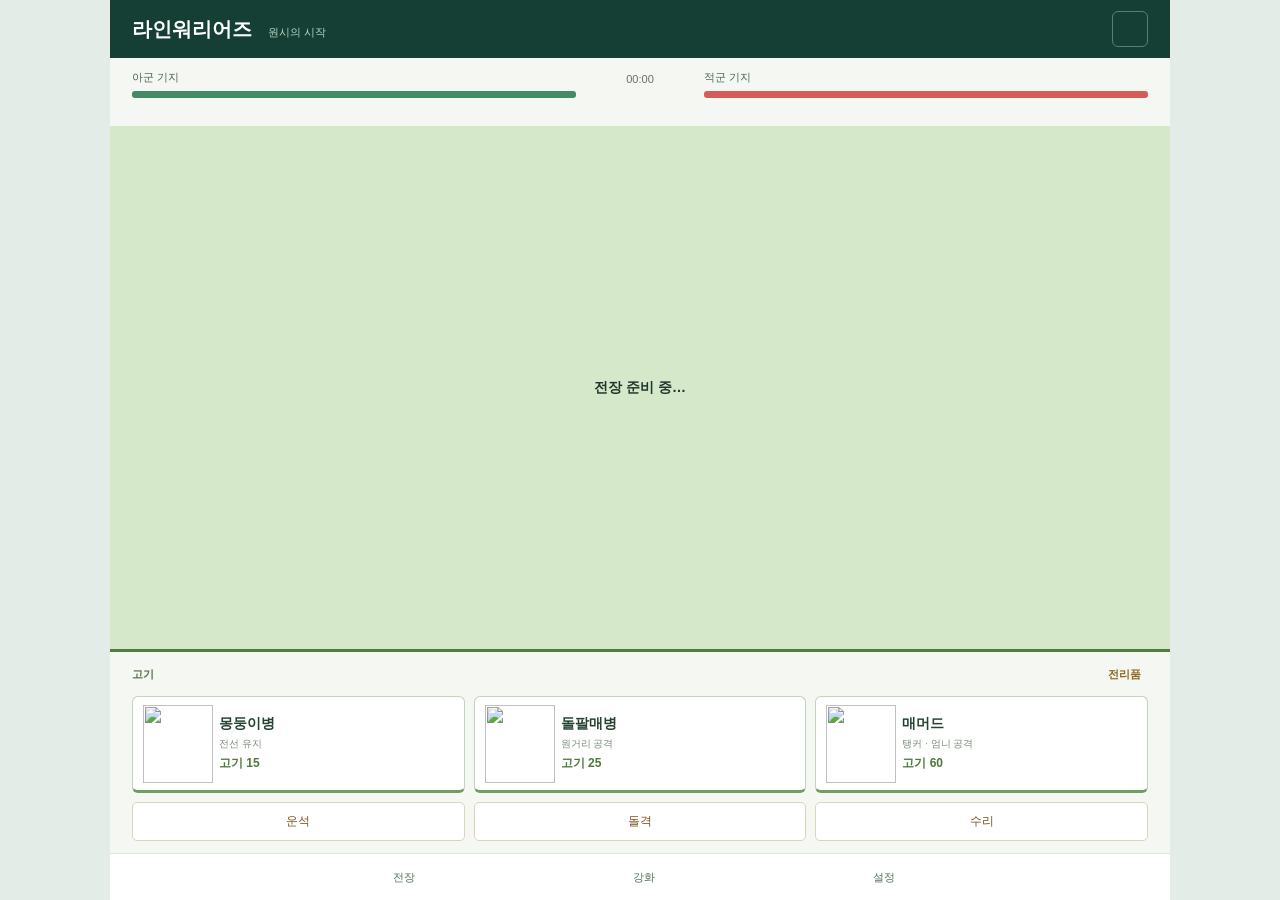
==== index.html @ 0c35b1de "Publish mobile web game" ====
<!doctype html>
<html lang="ko">
<head>
  <meta charset="utf-8"><meta name="viewport" content="width=device-width,initial-scale=1,viewport-fit=cover">
  <meta name="theme-color" content="#153f35"><title>라인워리어즈</title>
  <meta name="mobile-web-app-capable" content="yes">
  <meta name="apple-mobile-web-app-capable" content="yes">
  <meta name="apple-mobile-web-app-status-bar-style" content="black-translucent">
  <meta name="apple-mobile-web-app-title" content="라인워리어즈">
  <link rel="manifest" href="manifest.webmanifest">
  <link rel="apple-touch-icon" sizes="180x180" href="icons/apple-touch-icon.png">
  <link rel="icon" type="image/png" href="icons/icon-192.png">
  <link rel="stylesheet" href="styles.css">
  <link rel="stylesheet" href="mobile.css">
</head>
<body>
  <main id="app">
    <header><div class="brand">라인워리어즈 <span>원시의 시작</span></div><div class="header-actions"><span id="coin-label" class="coins"></span><button id="pause" class="icon-button" aria-label="일시정지" title="일시정지"></button></div></header>
    <section class="battle-status" aria-label="전투 상태">
      <div class="base-status"><span>아군 기지 <b id="ally-hp"></b></span><progress id="ally-bar" max="1" value="1"></progress></div>
      <div class="stage-status"><strong id="stage-label"></strong><span id="clock">00:00</span></div>
      <div class="base-status enemy"><span>적군 기지 <b id="enemy-hp"></b></span><progress id="enemy-bar" max="1" value="1"></progress></div>
    </section>
    <section id="field" aria-label="전장"><div id="loading">전장 준비 중…</div><div id="battle-notice" role="status"></div><div class="era-tag">원시 시대 <span id="army-count"></span></div><div id="minimap"><i id="front-marker"></i></div></section>
    <section class="command-deck">
      <div class="resources"><div><span class="resource-label">고기</span><strong id="food"></strong><small id="income"></small></div><div><span class="resource-label trophy">전리품</span><strong id="trophy"></strong></div></div>
      <div id="units" class="unit-grid"></div>
      <div id="skills" class="skill-grid"></div>
    </section>
    <nav aria-label="게임 메뉴"><button id="campaign"></button><button id="upgrades"></button><button id="settings"></button></nav>
    <dialog id="modal"><div id="modal-content"></div></dialog>
    <div id="toast" role="status"></div>
  </main>
  <script src="vendor/phaser.min.js"></script><script src="vendor/lucide.min.js"></script><script type="module" src="app.js"></script>
</body>
</html>
---- styles.css ----
:root{font-family:Arial,"Malgun Gothic",sans-serif;color:#21372e;background:#e4ece7;letter-spacing:0;font-size:14px;color-scheme:light}*{box-sizing:border-box}body{margin:0}button,input,textarea{font:inherit}button{cursor:pointer;touch-action:manipulation;-webkit-tap-highlight-color:transparent}button:focus-visible{outline:3px solid #e59d24;outline-offset:2px}button:disabled{cursor:default}#app{max-width:1060px;height:100dvh;min-height:560px;margin:auto;display:flex;flex-direction:column;background:#f5f8f4;overflow:hidden;padding-top:env(safe-area-inset-top);padding-bottom:env(safe-area-inset-bottom);position:relative}header{height:58px;flex-shrink:0;padding:0 22px;display:flex;justify-content:space-between;align-items:center;background:#153f35;color:#fff}.brand{font-weight:900;font-size:20px}.brand span{font-size:11px;color:#b8d3c0;font-weight:400;margin-left:10px}.header-actions{display:flex;align-items:center;gap:14px}.coins{color:#ffd66d;font-weight:700;font-variant-numeric:tabular-nums;display:flex;align-items:center;gap:6px}.icon-button{width:36px;height:36px;border:1px solid #588071;background:transparent;color:white;border-radius:6px;display:grid;place-items:center}svg{width:18px;height:18px;stroke:currentColor;fill:none;stroke-width:2;stroke-linecap:round;stroke-linejoin:round}.battle-status{height:68px;flex-shrink:0;display:grid;grid-template-columns:1fr 100px 1fr;gap:14px;padding:12px 22px;background:#f4f7f2}.base-status span{display:flex;justify-content:space-between;font-size:11px;margin-bottom:6px;color:#4e6559}.base-status b{font-variant-numeric:tabular-nums;color:#243a30}.base-status progress{width:100%;height:7px;border:0;display:block;background:#dce5dd;border-radius:3px;overflow:hidden}progress::-webkit-progress-bar{background:#dce5dd}progress::-webkit-progress-value{background:#438b65}progress::-moz-progress-bar{background:#438b65}.enemy progress::-webkit-progress-value{background:#d55c58}.enemy progress::-moz-progress-bar{background:#d55c58}.stage-status{text-align:center;display:flex;flex-direction:column;gap:3px}.stage-status strong{font-size:13px}.stage-status span{font-size:11px;color:#657367;font-variant-numeric:tabular-nums}#field{position:relative;flex:1;min-height:170px;overflow:hidden;background:#80b9c6}#field canvas{display:block}.era-tag{position:absolute;top:12px;left:18px;color:#123c2d;font-size:11px;font-weight:700;background:#f6ffefdd;padding:6px 9px;border-radius:4px;pointer-events:none}.era-tag span{color:#6e7761;margin-left:10px}#loading{position:absolute;inset:0;display:grid;place-items:center;font-weight:700;background:#d5e8c9;z-index:1}#battle-notice{position:absolute;top:48px;left:50%;transform:translateX(-50%);font-size:12px;white-space:nowrap;padding:7px 12px;border-radius:4px;background:#fff2da;color:#713721;display:none;pointer-events:none}#minimap{position:absolute;width:110px;height:5px;bottom:14px;left:50%;transform:translateX(-50%);background:#ffffff99;border-radius:2px;pointer-events:none}#front-marker{position:absolute;width:9px;height:9px;top:-2px;border-radius:50%;background:#236b59;left:0}.command-deck{flex-shrink:0;padding:10px 22px 12px;background:#f4f7f2;border-top:3px solid #537b42}.resources{display:flex;justify-content:space-between;align-items:center;margin-bottom:9px;height:25px}.resources>div{display:flex;align-items:baseline;gap:7px}.resource-label{font-size:11px;font-weight:700;color:#556e48}.resource-label.trophy{color:#8f651f}.resources strong{font-size:20px;font-variant-numeric:tabular-nums}.resources small{font-size:10px;color:#7a897b}.unit-grid,.skill-grid{display:grid;grid-template-columns:repeat(3,minmax(0,1fr));gap:9px}.unit-button{height:97px;position:relative;border:1px solid #c0d4bb;border-bottom:3px solid #729b65;background:#fff;display:grid;grid-template-columns:76px 1fr;align-items:center;padding:5px 10px;border-radius:6px;overflow:hidden;text-align:left;color:#254231}.unit-button img{height:78px;width:70px;object-fit:contain;position:relative;z-index:1}.unit-button .unit-copy{display:flex;flex-direction:column;gap:4px;position:relative;z-index:1}.unit-button strong{font-size:14px;white-space:nowrap}.unit-button small{font-size:10px;color:#7a8c79}.unit-button .price{font-size:12px;color:#4f783c;font-weight:700}.unit-button:disabled{border-color:#d4dfd0;border-bottom-color:#c5d0c1;background:#e8eee4;color:#70826c}.unit-button:disabled img{opacity:.65}.unit-button .cooldown{position:absolute;bottom:0;left:0;background:#bdd2ac66;width:100%;pointer-events:none}.skill-grid{margin-top:9px}.skill-button{height:39px;display:flex;justify-content:center;align-items:center;gap:7px;background:#fff;border:1px solid #ddd4bb;border-radius:5px;color:#785523;font-size:12px}.skill-button:disabled{color:#979482;background:#efefe6;border-color:#e1e2d8}.skill-button small{font-size:10px;color:inherit}nav{height:47px;flex-shrink:0;display:flex;justify-content:center;gap:0;border-top:1px solid #dce5d9;background:#fff}nav button{flex:1;max-width:240px;border:0;background:transparent;color:#527259;font-size:11px;display:flex;justify-content:center;align-items:center;gap:7px}nav button:hover{background:#edf4e9}dialog{border:0;border-radius:8px;padding:0;max-width:460px;width:calc(100% - 30px);max-height:85dvh;background:#f8faf6;color:#26392e;box-shadow:0 20px 90px #0005}dialog::backdrop{background:#10291fd0}#modal-content{padding:24px}dialog h2{font-size:24px;margin:0 0 8px}dialog p{font-size:13px;color:#697766;line-height:1.7;margin:7px 0 18px}.modal-heading{display:flex;justify-content:space-between;align-items:center}.close{border:0;background:none;display:grid;place-items:center;width:32px;height:32px;color:#536752}.primary,.secondary{border-radius:5px;padding:12px 15px;border:0;font-weight:700;min-height:43px}.primary{background:#286d50;color:white}.secondary{background:#e5ecde;color:#42643d}.modal-actions{display:flex;gap:8px;margin-top:18px}.modal-actions button{flex:1}.reward{font-size:32px;font-weight:800;color:#ac7921;padding:16px 0}.stage-grid{display:grid;grid-template-columns:repeat(5,1fr);gap:8px;margin-top:18px}.stage-grid button{aspect-ratio:1;border:1px solid #cad9bf;background:#fff;color:#315b35;border-radius:6px;display:flex;flex-direction:column;justify-content:center;align-items:center;gap:5px;font-weight:700;font-size:17px}.stage-grid button small{font-size:10px}.stage-grid button:disabled{background:#ecefe7;color:#9fa698;border-color:#dfe4d8}.stage-grid button.selected{background:#2a7052;color:white}.stage-grid button.boss{border-color:#dcb863}.upgrade-row{display:flex;align-items:center;justify-content:space-between;padding:14px 0;border-bottom:1px solid #e0e8d9;gap:12px}.upgrade-row strong{display:block;font-size:14px}.upgrade-row small{display:block;font-size:11px;color:#7e8d77;margin-top:5px}.upgrade-row button{min-width:83px;font-size:12px;padding:10px;background:#e0ebd7;color:#416337;border:1px solid #c3d5b6;border-radius:5px}.upgrade-row button:disabled{background:#eee;color:#92998c;border-color:#ddd}.setting-row{display:flex;justify-content:space-between;align-items:center;padding:16px 0;border-bottom:1px solid #e1e8dc}.setting-row input{width:21px;height:21px;accent-color:#286d50}.save-transfer{margin-top:22px}.save-transfer textarea{width:100%;height:95px;border:1px solid #cbd6c2;background:#fff;border-radius:4px;padding:8px;resize:vertical;font-size:11px}.save-transfer button{margin-top:9px}.import-error{color:#b34b40;font-size:12px;min-height:20px}#toast{position:absolute;top:125px;left:50%;transform:translateX(-50%);padding:10px 16px;background:#183e32;color:#fff;border-radius:5px;z-index:5;display:none;font-size:12px;max-width:90%;text-align:center;pointer-events:none}.defeat-art{height:110px;width:100%;object-fit:contain;margin-bottom:12px}.boss-title{color:#a84633}.version{font-size:10px;color:#86917e;margin-top:20px;text-align:center}@media(max-width:600px){header{padding:0 14px;height:51px}.brand{font-size:17px}.brand span{display:none}.battle-status{padding:10px 14px;height:62px;grid-template-columns:1fr 82px 1fr;gap:10px}.command-deck{padding:9px 12px 10px}.unit-grid,.skill-grid{gap:6px}.unit-button{height:108px;display:flex;flex-direction:column;justify-content:flex-end;align-items:center;text-align:center;padding:3px 2px 6px}.unit-button img{width:65px;height:61px}.unit-button .unit-copy{gap:2px}.unit-button strong{font-size:12px}.unit-button small{display:none}.unit-button .price{font-size:11px}.skill-button{font-size:11px;gap:4px}.skill-button svg{width:15px;height:15px}.resources strong{font-size:18px}#modal-content{padding:20px}nav{height:44px}}@media(max-height:650px){.unit-button{height:84px}.unit-button img{height:45px}.command-deck{padding-top:5px;padding-bottom:7px}.resources{margin-bottom:5px}.battle-status{height:54px;padding-top:8px;padding-bottom:8px}.skill-button{height:33px}}
---- mobile.css ----
#app{height:100vh;height:100dvh;padding-left:env(safe-area-inset-left);padding-right:env(safe-area-inset-right)}
@media(orientation:landscape) and (max-height:500px){
 #app{min-height:0;display:grid;grid-template-areas:"header header" "status status" "field commands" "nav nav";grid-template-columns:minmax(0,1fr) 280px;grid-template-rows:42px 48px minmax(0,1fr) 36px}
 header{grid-area:header;height:auto;padding:0 12px}
 .brand{font-size:17px}.brand span{display:none}
 .battle-status{grid-area:status;height:auto;padding:7px 12px}
 #field{grid-area:field;min-height:0}
 .command-deck{grid-area:commands;padding:6px 8px;border-top:0;border-left:2px solid #537b42;min-width:0}
 .resources{margin-bottom:4px;height:22px}.resources strong{font-size:15px}.resources>div{gap:4px}.resources small{font-size:9px}
 .unit-grid,.skill-grid{gap:4px}
 .unit-button{height:82px;display:flex;flex-direction:column;align-items:center;justify-content:flex-end;text-align:center;padding:3px}
 .unit-button img{height:42px;width:48px}.unit-button .unit-copy{gap:2px}.unit-button strong{font-size:11px}.unit-button small{display:none}.unit-button .price{font-size:10px}
 .skill-button{height:31px;gap:3px;font-size:10px}.skill-button svg{width:13px;height:13px}.skill-button small{font-size:9px}
 nav{grid-area:nav;height:auto}
 #toast{top:95px;max-width:80%;font-size:11px}
}
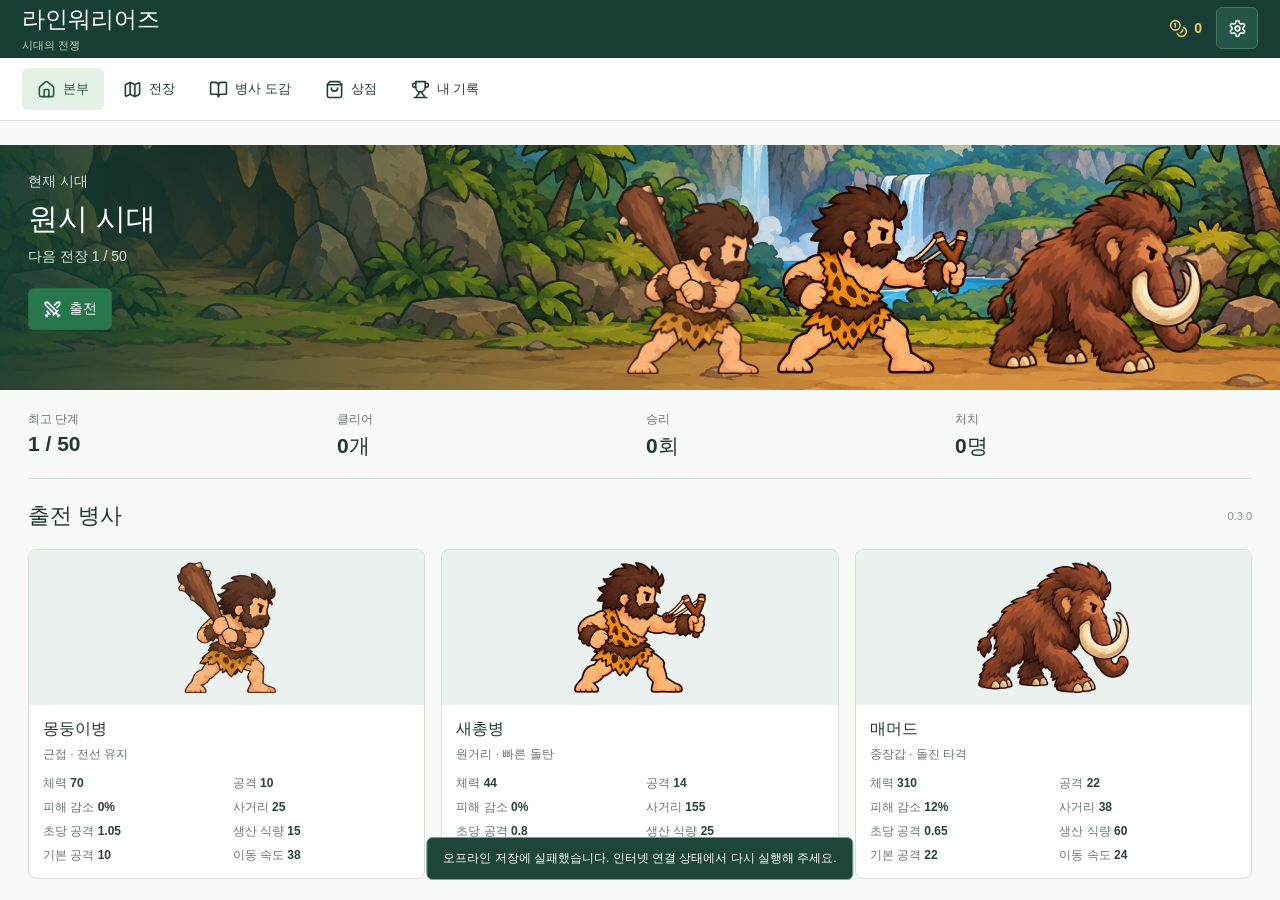
==== commit 822d3e68: "Release v0.3.0: five eras, lobby, shop and fortress combat" ====
--- a/index.html
+++ b/index.html
@@ -1,36 +1,18 @@
 <!doctype html>
-<html lang="ko">
-<head>
-  <meta charset="utf-8"><meta name="viewport" content="width=device-width,initial-scale=1,viewport-fit=cover">
-  <meta name="theme-color" content="#153f35"><title>라인워리어즈</title>
-  <meta name="mobile-web-app-capable" content="yes">
-  <meta name="apple-mobile-web-app-capable" content="yes">
-  <meta name="apple-mobile-web-app-status-bar-style" content="black-translucent">
-  <meta name="apple-mobile-web-app-title" content="라인워리어즈">
-  <link rel="manifest" href="manifest.webmanifest">
-  <link rel="apple-touch-icon" sizes="180x180" href="icons/apple-touch-icon.png">
-  <link rel="icon" type="image/png" href="icons/icon-192.png">
-  <link rel="stylesheet" href="styles.css">
-  <link rel="stylesheet" href="mobile.css">
-</head>
-<body>
-  <main id="app">
-    <header><div class="brand">라인워리어즈 <span>원시의 시작</span></div><div class="header-actions"><span id="coin-label" class="coins"></span><button id="pause" class="icon-button" aria-label="일시정지" title="일시정지"></button></div></header>
-    <section class="battle-status" aria-label="전투 상태">
-      <div class="base-status"><span>아군 기지 <b id="ally-hp"></b></span><progress id="ally-bar" max="1" value="1"></progress></div>
-      <div class="stage-status"><strong id="stage-label"></strong><span id="clock">00:00</span></div>
-      <div class="base-status enemy"><span>적군 기지 <b id="enemy-hp"></b></span><progress id="enemy-bar" max="1" value="1"></progress></div>
-    </section>
-    <section id="field" aria-label="전장"><div id="loading">전장 준비 중…</div><div id="battle-notice" role="status"></div><div class="era-tag">원시 시대 <span id="army-count"></span></div><div id="minimap"><i id="front-marker"></i></div></section>
-    <section class="command-deck">
-      <div class="resources"><div><span class="resource-label">고기</span><strong id="food"></strong><small id="income"></small></div><div><span class="resource-label trophy">전리품</span><strong id="trophy"></strong></div></div>
-      <div id="units" class="unit-grid"></div>
-      <div id="skills" class="skill-grid"></div>
-    </section>
-    <nav aria-label="게임 메뉴"><button id="campaign"></button><button id="upgrades"></button><button id="settings"></button></nav>
-    <dialog id="modal"><div id="modal-content"></div></dialog>
-    <div id="toast" role="status"></div>
-  </main>
-  <script src="vendor/phaser.min.js"></script><script src="vendor/lucide.min.js"></script><script type="module" src="app.js"></script>
-</body>
-</html>
+<html lang="ko"><head>
+<meta charset="utf-8"><meta name="viewport" content="width=device-width,initial-scale=1,viewport-fit=cover">
+<meta name="theme-color" content="#163e34"><title>라인워리어즈</title>
+<meta name="mobile-web-app-capable" content="yes"><meta name="apple-mobile-web-app-capable" content="yes"><meta name="apple-mobile-web-app-status-bar-style" content="black-translucent"><meta name="apple-mobile-web-app-title" content="라인워리어즈">
+<link rel="manifest" href="manifest.webmanifest"><link rel="apple-touch-icon" href="icons/apple-touch-icon.png"><link rel="icon" href="icons/icon-192.png"><link rel="stylesheet" href="styles.css"><link rel="stylesheet" href="mobile.css">
+</head><body>
+<main id="app">
+<header><div class="brand">라인워리어즈 <small>시대의 전쟁</small></div><div class="header-actions"><span id="coin-label" class="coins"></span><button id="settings" class="icon-button" aria-label="설정" title="설정"></button></div></header>
+<section id="lobby"><nav id="lobby-nav" aria-label="메인 메뉴"></nav><div id="asset-status" role="status" style="padding:8px 16px;font-size:12px;background:#e5efdf">이미지 준비 중...</div><div id="lobby-content"></div></section>
+<section id="battle-screen" hidden>
+<div class="battle-status"><div class="base-status"><span>아군 요새 <b id="ally-hp"></b></span><progress id="ally-bar" max="1"></progress></div><div class="stage-status"><strong id="stage-label"></strong><span id="clock">00:00</span></div><div class="base-status enemy"><span>적군 요새 <b id="enemy-hp"></b></span><progress id="enemy-bar" max="1"></progress></div></div>
+<section id="field" aria-label="전장"><div id="loading">전장 준비 중...</div><div id="battle-notice" role="status"></div><div class="era-tag"><span id="era-label"></span><span id="army-count"></span></div><div class="battle-tools"><div class="segmented" aria-label="진행 속도"><button id="speed-1" aria-pressed="true">1배</button><button id="speed-2" aria-pressed="false">2배</button></div><button id="pause" class="icon-button" aria-label="일시정지" title="일시정지"></button></div></section>
+<section class="command-deck"><div class="resources"><div><span>식량</span><strong id="food"></strong><small id="income"></small></div><div><span>전리품</span><strong id="trophy"></strong></div></div><div id="units" class="unit-grid"></div><div id="skills" class="skill-grid"></div><div id="items" class="item-grid"></div></section>
+</section>
+<dialog id="modal"><div id="modal-content"></div></dialog><div id="toast" role="status"></div>
+</main><script src="vendor/phaser.min.js"></script><script src="vendor/lucide.min.js"></script><script type="module" src="app.js"></script>
+</body></html>
--- a/styles.css
+++ b/styles.css
@@ -1 +1,2 @@
-:root{font-family:Arial,"Malgun Gothic",sans-serif;color:#21372e;background:#e4ece7;letter-spacing:0;font-size:14px;color-scheme:light}*{box-sizing:border-box}body{margin:0}button,input,textarea{font:inherit}button{cursor:pointer;touch-action:manipulation;-webkit-tap-highlight-color:transparent}button:focus-visible{outline:3px solid #e59d24;outline-offset:2px}button:disabled{cursor:default}#app{max-width:1060px;height:100dvh;min-height:560px;margin:auto;display:flex;flex-direction:column;background:#f5f8f4;overflow:hidden;padding-top:env(safe-area-inset-top);padding-bottom:env(safe-area-inset-bottom);position:relative}header{height:58px;flex-shrink:0;padding:0 22px;display:flex;justify-content:space-between;align-items:center;background:#153f35;color:#fff}.brand{font-weight:900;font-size:20px}.brand span{font-size:11px;color:#b8d3c0;font-weight:400;margin-left:10px}.header-actions{display:flex;align-items:center;gap:14px}.coins{color:#ffd66d;font-weight:700;font-variant-numeric:tabular-nums;display:flex;align-items:center;gap:6px}.icon-button{width:36px;height:36px;border:1px solid #588071;background:transparent;color:white;border-radius:6px;display:grid;place-items:center}svg{width:18px;height:18px;stroke:currentColor;fill:none;stroke-width:2;stroke-linecap:round;stroke-linejoin:round}.battle-status{height:68px;flex-shrink:0;display:grid;grid-template-columns:1fr 100px 1fr;gap:14px;padding:12px 22px;background:#f4f7f2}.base-status span{display:flex;justify-content:space-between;font-size:11px;margin-bottom:6px;color:#4e6559}.base-status b{font-variant-numeric:tabular-nums;color:#243a30}.base-status progress{width:100%;height:7px;border:0;display:block;background:#dce5dd;border-radius:3px;overflow:hidden}progress::-webkit-progress-bar{background:#dce5dd}progress::-webkit-progress-value{background:#438b65}progress::-moz-progress-bar{background:#438b65}.enemy progress::-webkit-progress-value{background:#d55c58}.enemy progress::-moz-progress-bar{background:#d55c58}.stage-status{text-align:center;display:flex;flex-direction:column;gap:3px}.stage-status strong{font-size:13px}.stage-status span{font-size:11px;color:#657367;font-variant-numeric:tabular-nums}#field{position:relative;flex:1;min-height:170px;overflow:hidden;background:#80b9c6}#field canvas{display:block}.era-tag{position:absolute;top:12px;left:18px;color:#123c2d;font-size:11px;font-weight:700;background:#f6ffefdd;padding:6px 9px;border-radius:4px;pointer-events:none}.era-tag span{color:#6e7761;margin-left:10px}#loading{position:absolute;inset:0;display:grid;place-items:center;font-weight:700;background:#d5e8c9;z-index:1}#battle-notice{position:absolute;top:48px;left:50%;transform:translateX(-50%);font-size:12px;white-space:nowrap;padding:7px 12px;border-radius:4px;background:#fff2da;color:#713721;display:none;pointer-events:none}#minimap{position:absolute;width:110px;height:5px;bottom:14px;left:50%;transform:translateX(-50%);background:#ffffff99;border-radius:2px;pointer-events:none}#front-marker{position:absolute;width:9px;height:9px;top:-2px;border-radius:50%;background:#236b59;left:0}.command-deck{flex-shrink:0;padding:10px 22px 12px;background:#f4f7f2;border-top:3px solid #537b42}.resources{display:flex;justify-content:space-between;align-items:center;margin-bottom:9px;height:25px}.resources>div{display:flex;align-items:baseline;gap:7px}.resource-label{font-size:11px;font-weight:700;color:#556e48}.resource-label.trophy{color:#8f651f}.resources strong{font-size:20px;font-variant-numeric:tabular-nums}.resources small{font-size:10px;color:#7a897b}.unit-grid,.skill-grid{display:grid;grid-template-columns:repeat(3,minmax(0,1fr));gap:9px}.unit-button{height:97px;position:relative;border:1px solid #c0d4bb;border-bottom:3px solid #729b65;background:#fff;display:grid;grid-template-columns:76px 1fr;align-items:center;padding:5px 10px;border-radius:6px;overflow:hidden;text-align:left;color:#254231}.unit-button img{height:78px;width:70px;object-fit:contain;position:relative;z-index:1}.unit-button .unit-copy{display:flex;flex-direction:column;gap:4px;position:relative;z-index:1}.unit-button strong{font-size:14px;white-space:nowrap}.unit-button small{font-size:10px;color:#7a8c79}.unit-button .price{font-size:12px;color:#4f783c;font-weight:700}.unit-button:disabled{border-color:#d4dfd0;border-bottom-color:#c5d0c1;background:#e8eee4;color:#70826c}.unit-button:disabled img{opacity:.65}.unit-button .cooldown{position:absolute;bottom:0;left:0;background:#bdd2ac66;width:100%;pointer-events:none}.skill-grid{margin-top:9px}.skill-button{height:39px;display:flex;justify-content:center;align-items:center;gap:7px;background:#fff;border:1px solid #ddd4bb;border-radius:5px;color:#785523;font-size:12px}.skill-button:disabled{color:#979482;background:#efefe6;border-color:#e1e2d8}.skill-button small{font-size:10px;color:inherit}nav{height:47px;flex-shrink:0;display:flex;justify-content:center;gap:0;border-top:1px solid #dce5d9;background:#fff}nav button{flex:1;max-width:240px;border:0;background:transparent;color:#527259;font-size:11px;display:flex;justify-content:center;align-items:center;gap:7px}nav button:hover{background:#edf4e9}dialog{border:0;border-radius:8px;padding:0;max-width:460px;width:calc(100% - 30px);max-height:85dvh;background:#f8faf6;color:#26392e;box-shadow:0 20px 90px #0005}dialog::backdrop{background:#10291fd0}#modal-content{padding:24px}dialog h2{font-size:24px;margin:0 0 8px}dialog p{font-size:13px;color:#697766;line-height:1.7;margin:7px 0 18px}.modal-heading{display:flex;justify-content:space-between;align-items:center}.close{border:0;background:none;display:grid;place-items:center;width:32px;height:32px;color:#536752}.primary,.secondary{border-radius:5px;padding:12px 15px;border:0;font-weight:700;min-height:43px}.primary{background:#286d50;color:white}.secondary{background:#e5ecde;color:#42643d}.modal-actions{display:flex;gap:8px;margin-top:18px}.modal-actions button{flex:1}.reward{font-size:32px;font-weight:800;color:#ac7921;padding:16px 0}.stage-grid{display:grid;grid-template-columns:repeat(5,1fr);gap:8px;margin-top:18px}.stage-grid button{aspect-ratio:1;border:1px solid #cad9bf;background:#fff;color:#315b35;border-radius:6px;display:flex;flex-direction:column;justify-content:center;align-items:center;gap:5px;font-weight:700;font-size:17px}.stage-grid button small{font-size:10px}.stage-grid button:disabled{background:#ecefe7;color:#9fa698;border-color:#dfe4d8}.stage-grid button.selected{background:#2a7052;color:white}.stage-grid button.boss{border-color:#dcb863}.upgrade-row{display:flex;align-items:center;justify-content:space-between;padding:14px 0;border-bottom:1px solid #e0e8d9;gap:12px}.upgrade-row strong{display:block;font-size:14px}.upgrade-row small{display:block;font-size:11px;color:#7e8d77;margin-top:5px}.upgrade-row button{min-width:83px;font-size:12px;padding:10px;background:#e0ebd7;color:#416337;border:1px solid #c3d5b6;border-radius:5px}.upgrade-row button:disabled{background:#eee;color:#92998c;border-color:#ddd}.setting-row{display:flex;justify-content:space-between;align-items:center;padding:16px 0;border-bottom:1px solid #e1e8dc}.setting-row input{width:21px;height:21px;accent-color:#286d50}.save-transfer{margin-top:22px}.save-transfer textarea{width:100%;height:95px;border:1px solid #cbd6c2;background:#fff;border-radius:4px;padding:8px;resize:vertical;font-size:11px}.save-transfer button{margin-top:9px}.import-error{color:#b34b40;font-size:12px;min-height:20px}#toast{position:absolute;top:125px;left:50%;transform:translateX(-50%);padding:10px 16px;background:#183e32;color:#fff;border-radius:5px;z-index:5;display:none;font-size:12px;max-width:90%;text-align:center;pointer-events:none}.defeat-art{height:110px;width:100%;object-fit:contain;margin-bottom:12px}.boss-title{color:#a84633}.version{font-size:10px;color:#86917e;margin-top:20px;text-align:center}@media(max-width:600px){header{padding:0 14px;height:51px}.brand{font-size:17px}.brand span{display:none}.battle-status{padding:10px 14px;height:62px;grid-template-columns:1fr 82px 1fr;gap:10px}.command-deck{padding:9px 12px 10px}.unit-grid,.skill-grid{gap:6px}.unit-button{height:108px;display:flex;flex-direction:column;justify-content:flex-end;align-items:center;text-align:center;padding:3px 2px 6px}.unit-button img{width:65px;height:61px}.unit-button .unit-copy{gap:2px}.unit-button strong{font-size:12px}.unit-button small{display:none}.unit-button .price{font-size:11px}.skill-button{font-size:11px;gap:4px}.skill-button svg{width:15px;height:15px}.resources strong{font-size:18px}#modal-content{padding:20px}nav{height:44px}}@media(max-height:650px){.unit-button{height:84px}.unit-button img{height:45px}.command-deck{padding-top:5px;padding-bottom:7px}.resources{margin-bottom:5px}.battle-status{height:54px;padding-top:8px;padding-bottom:8px}.skill-button{height:33px}}
+:root{font-family:Arial,'Malgun Gothic',sans-serif;color:#23392f;background:#dbe9e2;font-synthesis:none;font-size:14px;letter-spacing:0;color-scheme:light}
+*{box-sizing:border-box;letter-spacing:0}body{margin:0}button,input,select,textarea{font:inherit}button{cursor:pointer;touch-action:manipulation;border:1px solid #c1d0c7;background:#fff;color:#203f32;padding:10px 14px;border-radius:6px;display:inline-flex;align-items:center;justify-content:center;gap:7px;font-weight:700;min-height:42px}button:hover:not(:disabled){background:#e4f1e9}button:disabled{opacity:.48;cursor:default}button:focus-visible{outline:3px solid #e9b842;outline-offset:2px}svg{width:19px;height:19px;flex-shrink:0}h1,h2,h3,p{margin:0}h1{font-size:28px}h2{font-size:22px}h3{font-size:16px}small,.muted{color:#65776b}button.primary{background:#28764b;border-color:#246b43;color:white}button.primary:hover{background:#205b3c}button.danger{color:#a44038}button.selected,[aria-pressed=true]{background:#e3f1e6;border-color:#36794e;color:#205c37}.icon-button{width:42px;padding:0;flex-shrink:0}header{height:64px;flex-shrink:0;background:#163e34;color:#fff;display:flex;align-items:center;justify-content:space-between;padding:10px 22px;gap:12px}.brand{font-size:23px;font-weight:900;white-space:nowrap}.brand small{display:block;font-size:11px;color:#bbd5c5;font-weight:400;margin-top:3px}.header-actions{display:flex;align-items:center;gap:14px}.coins{display:flex;align-items:center;gap:6px;color:#f5ce62;font-weight:800}.header-actions button{background:#255548;border-color:#457362;color:#fff}#app{max-width:1280px;margin:auto;height:100vh;height:100dvh;display:flex;flex-direction:column;background:#f7faf7}#lobby{flex:1;min-height:0;display:flex;flex-direction:column}#lobby-nav{display:flex;gap:4px;border-bottom:1px solid #d4dfd7;padding:10px 22px;overflow-x:auto;flex-shrink:0;background:#fff}#lobby-nav button{border-color:transparent;white-space:nowrap;font-size:13px}#lobby-content{overflow-y:auto;flex:1;min-height:0;padding:24px 28px 40px}.section-heading{display:flex;align-items:center;justify-content:space-between;margin-bottom:18px;gap:12px;flex-wrap:wrap}.era-tabs{display:flex;gap:6px;flex-wrap:wrap;margin-bottom:18px}.era-tabs button{min-width:65px}.camp-band{height:245px;position:relative;overflow:hidden;background:#8fbba5;margin:0 -28px 20px}.camp-band .camp-bg{position:absolute;width:100%;height:100%;object-fit:cover}.camp-band::after{content:'';position:absolute;inset:0;background:linear-gradient(90deg,#143c32e8,transparent 65%)}.camp-copy{position:absolute;z-index:2;left:28px;top:28px;color:#fff;max-width:42%}.camp-copy h1{font-size:30px;margin:8px 0}.camp-copy .muted{color:#d0e6d9}.camp-copy button{margin-top:22px}.camp-army{position:absolute;z-index:1;right:5%;bottom:16px;width:48%;height:190px;display:flex;align-items:flex-end;justify-content:center;gap:3%}.camp-army img{max-width:35%;max-height:100%;object-fit:contain}.summary-strip{display:grid;grid-template-columns:repeat(4,1fr);border-bottom:1px solid #d4dfd7;padding-bottom:18px;margin-bottom:22px;gap:12px}.summary-strip b{display:block;font-size:21px;margin-top:5px}.roster{display:grid;grid-template-columns:repeat(3,1fr);gap:16px}.soldier-card{border:1px solid #d3ded5;background:#fff;border-radius:8px;overflow:hidden}.soldier-card .portrait{height:155px;background:#eaf1ee;display:flex;justify-content:center;padding:12px}.portrait img{height:100%;max-width:100%;object-fit:contain}.soldier-copy{padding:14px}.soldier-copy p{color:#66756d;font-size:12px;margin:6px 0 12px}.stats{display:grid;grid-template-columns:repeat(2,minmax(0,1fr));gap:7px 12px;font-size:12px}.stats span{color:#66766c}.stats b{color:#294336}.loadout{margin-top:24px;border-top:1px solid #d4dfd7;padding-top:18px;display:grid;grid-template-columns:1fr 1fr;gap:24px}.weapon-row{display:flex;align-items:center;gap:15px}.weapon-row img{height:80px;max-width:120px;object-fit:contain}.weapon-row strong{display:block}.weapon-row small{display:block;margin:6px 0}.skill-slots{display:grid;grid-template-columns:repeat(3,1fr);gap:8px;margin-top:12px}.skill-slot{display:flex;flex-direction:column;gap:5px}.skill-slot label{font-size:11px;color:#687a6d}.skill-slot select{width:100%;padding:8px 4px;border:1px solid #bccfc0;background:#fff;border-radius:4px;min-height:40px}.stage-grid{display:grid;grid-template-columns:repeat(5,1fr);gap:10px}.stage-grid button{min-height:86px;display:flex;flex-direction:column;font-size:20px}.stage-grid small{font-size:11px}.stage-grid .boss{border-color:#d08f73;background:#fcf0e9}.boss-preview{margin-top:24px;display:flex;align-items:center;gap:20px;border-top:1px solid #d7dfd8;padding-top:20px}.boss-preview img{height:110px;max-width:130px;object-fit:contain}.shop-tabs{display:flex;gap:8px;margin-bottom:20px;flex-wrap:wrap}.shop-row{display:flex;align-items:center;gap:16px;justify-content:space-between;padding:16px 0;border-bottom:1px solid #d7e1d9}.shop-info{display:flex;align-items:center;gap:14px;min-width:0}.shop-info img{width:82px;height:80px;object-fit:contain}.shop-info p{font-size:12px;color:#67796d;margin-top:6px;line-height:1.6}.shop-row button{flex-shrink:0}.records-grid{display:grid;grid-template-columns:repeat(4,1fr);gap:16px;margin:20px 0;border-bottom:1px solid #d1dfd4;padding-bottom:20px}.records-grid b{display:block;font-size:26px;margin:8px 0}.record-row{display:flex;justify-content:space-between;border-bottom:1px solid #dce4de;padding:13px 0}.era-progress{display:flex;align-items:center;gap:15px;margin:18px 0}.era-progress progress{flex:1}.locked-copy{padding:32px 0;text-align:center;color:#7e8a81}#battle-screen{flex:1;min-height:0;display:flex;flex-direction:column}#battle-screen[hidden],#lobby[hidden]{display:none}.battle-status{display:grid;grid-template-columns:1fr 90px 1fr;align-items:center;padding:12px 18px;gap:15px;flex-shrink:0;background:#fff}.base-status span{display:flex;justify-content:space-between;font-size:12px;margin-bottom:5px}.base-status progress{width:100%;height:9px;accent-color:#4b9969}.enemy progress{accent-color:#d26657}.stage-status{text-align:center}.stage-status strong,.stage-status span{display:block}.stage-status span{font-size:12px;color:#69776d;margin-top:3px}#field{position:relative;flex:1;min-height:210px;overflow:hidden;background:#91bfab}#field canvas{display:block;width:100%!important;height:100%!important}.era-tag{position:absolute;left:12px;top:12px;display:flex;gap:8px;background:#163e34df;color:#fff;padding:7px 10px;font-size:11px;border-radius:4px;pointer-events:none}.battle-tools{position:absolute;right:10px;top:10px;display:flex;gap:7px}.segmented{display:flex;background:#fff;border-radius:5px;overflow:hidden;border:1px solid #b9cbbf}.segmented button{border:0;border-radius:0;min-height:36px;padding:7px 10px;font-size:12px}.battle-tools>.icon-button{height:36px;min-height:36px;width:36px}#loading{position:absolute;inset:0;display:flex;align-items:center;justify-content:center;z-index:9;background:#d9e8df;font-weight:700}#battle-notice{display:none;position:absolute;left:50%;top:60px;transform:translateX(-50%);background:#fff2d7ed;color:#833f27;padding:8px 14px;border-radius:4px;font-weight:bold;font-size:13px;white-space:nowrap}.command-deck{padding:12px 18px;background:#f3f8f4;flex-shrink:0;border-top:2px solid #477c5d}.resources{display:flex;gap:28px;justify-content:space-between;margin-bottom:10px}.resources>div{display:flex;gap:9px;align-items:center}.resources span,.resources small{font-size:11px;color:#6c7b70}.resources strong{font-size:17px}.unit-grid{display:grid;grid-template-columns:repeat(3,minmax(0,1fr));gap:10px}.unit-button{height:99px;position:relative;overflow:hidden;justify-content:flex-start;padding:8px;gap:7px;background:white}.unit-button img{width:60px;height:78px;object-fit:contain;flex-shrink:0;z-index:1}.unit-copy{display:flex;flex-direction:column;text-align:left;min-width:0;gap:5px;z-index:1}.unit-copy strong{font-size:13px}.unit-copy small{font-size:10px;font-weight:400}.unit-copy .price{font-size:12px;color:#35764b}.cooldown{position:absolute;left:0;right:0;bottom:0;background:#bfd8c766;pointer-events:none}.skill-grid{display:grid;grid-template-columns:repeat(3,minmax(0,1fr));gap:10px;margin-top:8px}.skill-button{min-height:46px;justify-content:center;font-size:12px}.skill-button small{color:#b27826}.item-grid{display:flex;justify-content:center;gap:8px;margin-top:8px}.item-grid button{font-size:11px;padding:5px 10px;min-height:35px;font-weight:400}.item-grid svg{width:15px;height:15px}dialog{width:min(520px,calc(100% - 24px));max-height:86vh;border:1px solid #b8cfc0;border-radius:8px;padding:22px;background:#f8fcf9;color:#243d2e}dialog::backdrop{background:#092d27a6}.modal-heading{display:flex;align-items:center;justify-content:space-between;gap:12px;margin-bottom:16px}.modal-heading .close{width:36px;min-height:36px;padding:0}.modal-actions{display:flex;gap:10px;margin-top:20px}.modal-actions button{flex:1}.setting-row{display:flex;align-items:center;justify-content:space-between;padding:16px 0;border-bottom:1px solid #d5e2d8}.setting-row input{width:22px;height:22px;accent-color:#388651}.save-transfer{margin-top:22px}.save-transfer label{display:block;margin-bottom:7px}.save-transfer textarea{width:100%;height:80px;resize:vertical;border:1px solid #c0d1c4;border-radius:4px;padding:8px;font-family:monospace;font-size:12px;word-break:break-all}.import-error{color:#a8473a;font-size:12px;margin-top:12px}.version{font-size:11px;color:#7b8b80;margin-top:24px}.result-art{display:block;height:120px;max-width:220px;object-fit:contain;margin:0 auto 12px}.result-title{text-align:center}.result-detail{text-align:center;color:#6e7e72;margin-top:10px}.reward{text-align:center;color:#947016;font-size:27px;font-weight:bold;margin-top:20px}#toast{display:none;position:fixed;bottom:max(20px,env(safe-area-inset-bottom));left:50%;transform:translateX(-50%);background:#143e34f5;color:white;border:1px solid #75a58b;border-radius:6px;padding:12px 16px;z-index:20;max-width:90%;width:max-content;font-size:12px;text-align:center}progress{accent-color:#54865e}.version-label{font-size:11px;color:#829286}
--- a/mobile.css
+++ b/mobile.css
@@ -1,16 +1,3 @@
-#app{height:100vh;height:100dvh;padding-left:env(safe-area-inset-left);padding-right:env(safe-area-inset-right)}
-@media(orientation:landscape) and (max-height:500px){
- #app{min-height:0;display:grid;grid-template-areas:"header header" "status status" "field commands" "nav nav";grid-template-columns:minmax(0,1fr) 280px;grid-template-rows:42px 48px minmax(0,1fr) 36px}
- header{grid-area:header;height:auto;padding:0 12px}
- .brand{font-size:17px}.brand span{display:none}
- .battle-status{grid-area:status;height:auto;padding:7px 12px}
- #field{grid-area:field;min-height:0}
- .command-deck{grid-area:commands;padding:6px 8px;border-top:0;border-left:2px solid #537b42;min-width:0}
- .resources{margin-bottom:4px;height:22px}.resources strong{font-size:15px}.resources>div{gap:4px}.resources small{font-size:9px}
- .unit-grid,.skill-grid{gap:4px}
- .unit-button{height:82px;display:flex;flex-direction:column;align-items:center;justify-content:flex-end;text-align:center;padding:3px}
- .unit-button img{height:42px;width:48px}.unit-button .unit-copy{gap:2px}.unit-button strong{font-size:11px}.unit-button small{display:none}.unit-button .price{font-size:10px}
- .skill-button{height:31px;gap:3px;font-size:10px}.skill-button svg{width:13px;height:13px}.skill-button small{font-size:9px}
- nav{grid-area:nav;height:auto}
- #toast{top:95px;max-width:80%;font-size:11px}
-}
+@media(max-width:600px){header{height:58px;padding:8px 12px}.brand{font-size:20px}.header-actions{gap:10px}#lobby-nav{padding:8px 10px;gap:2px}#lobby-nav button{padding:8px 10px;font-size:12px}#lobby-nav svg{width:16px}#lobby-content{padding:18px 14px 28px}.camp-band{margin:0 -14px 18px;height:210px}.camp-copy{left:16px;top:23px;max-width:46%}.camp-copy h1{font-size:25px}.camp-copy button{padding:9px 12px;margin-top:20px}.camp-army{width:51%;height:145px;right:2%;bottom:20px;gap:1%}.camp-copy .muted{font-size:12px}.summary-strip{gap:8px}.summary-strip b{font-size:17px}.summary-strip small{font-size:10px}.roster{gap:8px}.soldier-card .portrait{height:112px;padding:9px 4px}.soldier-copy{padding:10px 7px}.soldier-copy h3{font-size:13px}.soldier-copy p{font-size:10px;min-height:27px}.stats{grid-template-columns:1fr;gap:4px;font-size:10px}.loadout{grid-template-columns:1fr;gap:20px}.stage-grid{gap:7px}.stage-grid button{padding:8px 3px;min-height:73px;font-size:18px}.shop-row{gap:10px}.shop-info{gap:8px}.shop-info img{width:58px;height:64px}.shop-row button{padding:9px 8px;font-size:12px}.records-grid{grid-template-columns:repeat(2,1fr)}.battle-status{padding:9px 10px;gap:8px;grid-template-columns:1fr 58px 1fr}.base-status span{font-size:10px}.stage-status strong{font-size:12px}.command-deck{padding:9px 8px}.unit-grid,.skill-grid{gap:6px}.unit-button{height:103px;padding:5px;flex-direction:column;gap:0}.unit-button img{height:58px;width:64px}.unit-copy{flex-direction:row;flex-wrap:wrap;justify-content:center;gap:4px;text-align:center}.unit-copy strong{font-size:11px}.unit-copy small{display:none}.unit-copy .price{font-size:10px;width:100%}.skill-button{padding:7px 4px;gap:4px;font-size:11px;min-height:43px}.skill-button svg{width:16px}.item-grid{gap:5px}.item-grid button{font-size:10px;padding:5px 7px}.resources{gap:12px;margin-bottom:7px}.resources>div{gap:6px}.resources strong{font-size:15px}.resources small{font-size:10px}.era-tag{top:10px;left:8px;font-size:10px;padding:7px}.battle-tools{right:8px}.battle-tools .segmented button{padding:7px}h2{font-size:20px}dialog{padding:18px}}
+@media(max-height:500px) and (orientation:landscape){header{height:44px}.brand{font-size:18px}.brand small{display:none}#battle-screen{display:grid;grid-template-columns:minmax(0,1fr) 270px;grid-template-rows:50px minmax(0,1fr)}.battle-status{grid-column:1;padding:8px 12px}#field{grid-column:1;grid-row:2;min-height:0}.command-deck{grid-column:2;grid-row:1/3;padding:8px;border-left:2px solid #477c5d;border-top:0;overflow:auto}.unit-button{height:96px;flex-direction:column;padding:4px}.unit-button img{height:52px;width:58px}.unit-copy{gap:3px;text-align:center}.unit-copy small{display:none}.unit-copy strong{font-size:10px}.unit-copy .price{font-size:10px}.skill-grid{gap:4px}.skill-button{min-height:42px;font-size:10px;padding:4px;gap:3px}.skill-button svg{width:14px}.item-grid{flex-wrap:wrap;gap:4px}.item-grid button{font-size:10px;padding:5px}.resources strong{font-size:14px}.resources small{display:none}.resources>div{gap:5px}.resources{gap:8px}#lobby-nav{padding:4px 12px}#lobby-content{padding-top:15px}.camp-band{height:180px}.camp-army{height:155px}.camp-copy{top:18px}.camp-copy button{margin-top:12px}}
+@supports(padding:max(0px)){header{padding-top:max(8px,env(safe-area-inset-top));height:calc(58px + env(safe-area-inset-top))}.command-deck{padding-bottom:max(9px,env(safe-area-inset-bottom))}#lobby-content{padding-bottom:max(28px,env(safe-area-inset-bottom))}}
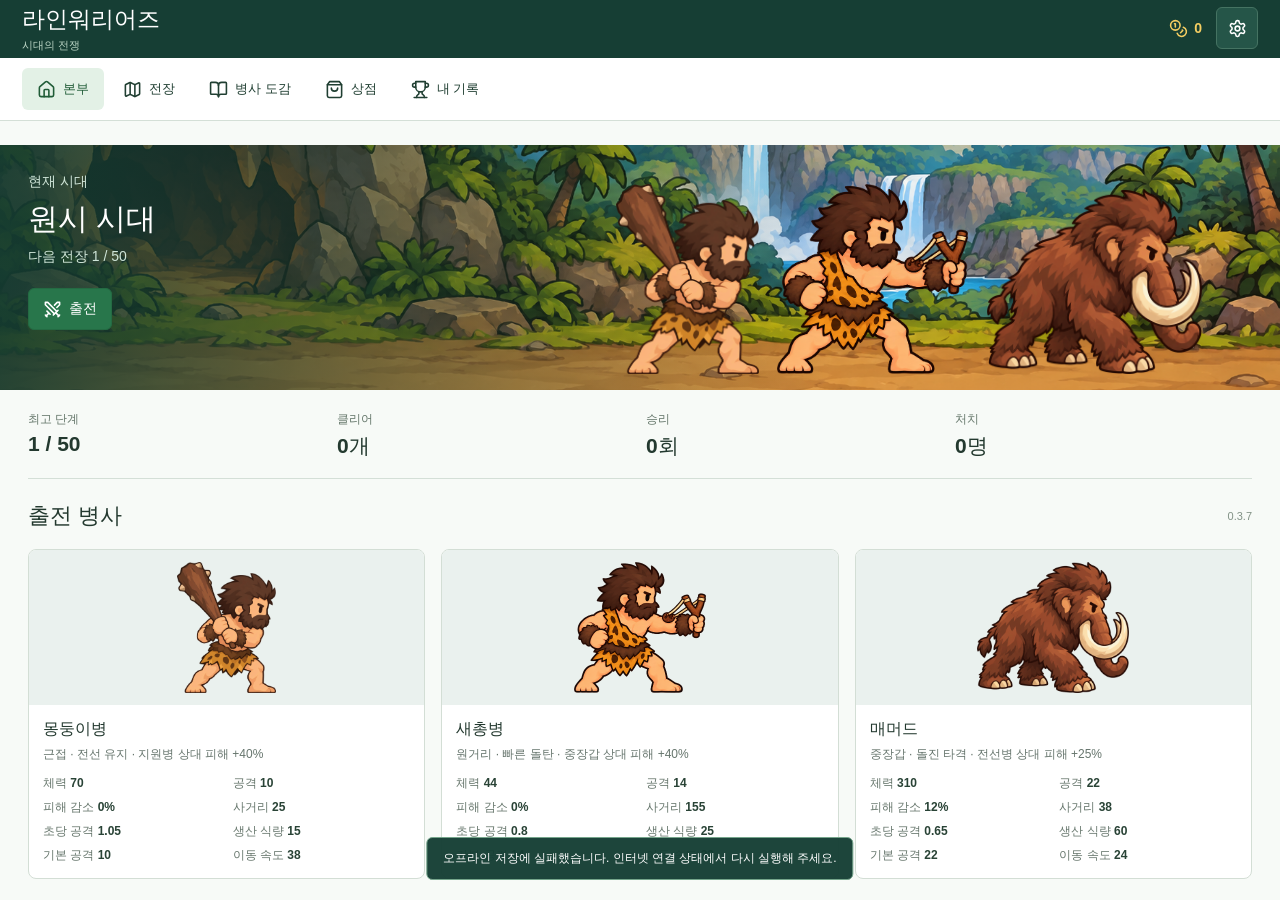
==== commit a94989cb: "Release 0.3.7: full-body movement for all soldiers and bosses" ====
--- a/index.html
+++ b/index.html
@@ -14,5 +14,5 @@
 <section class="command-deck"><div class="resources"><div><span>식량</span><strong id="food"></strong><small id="income"></small></div><div><span>전리품</span><strong id="trophy"></strong></div></div><div id="units" class="unit-grid"></div><div id="skills" class="skill-grid"></div><div id="items" class="item-grid"></div></section>
 </section>
 <dialog id="modal"><div id="modal-content"></div></dialog><div id="toast" role="status"></div>
-</main><script src="vendor/phaser.min.js"></script><script src="vendor/lucide.min.js"></script><script type="module" src="app.js"></script>
+</main><script src="vendor/phaser.min.js"></script><script src="vendor/lucide.min.js"></script><script type="module" src="releases/0.3.7/app.js"></script>
 </body></html>
